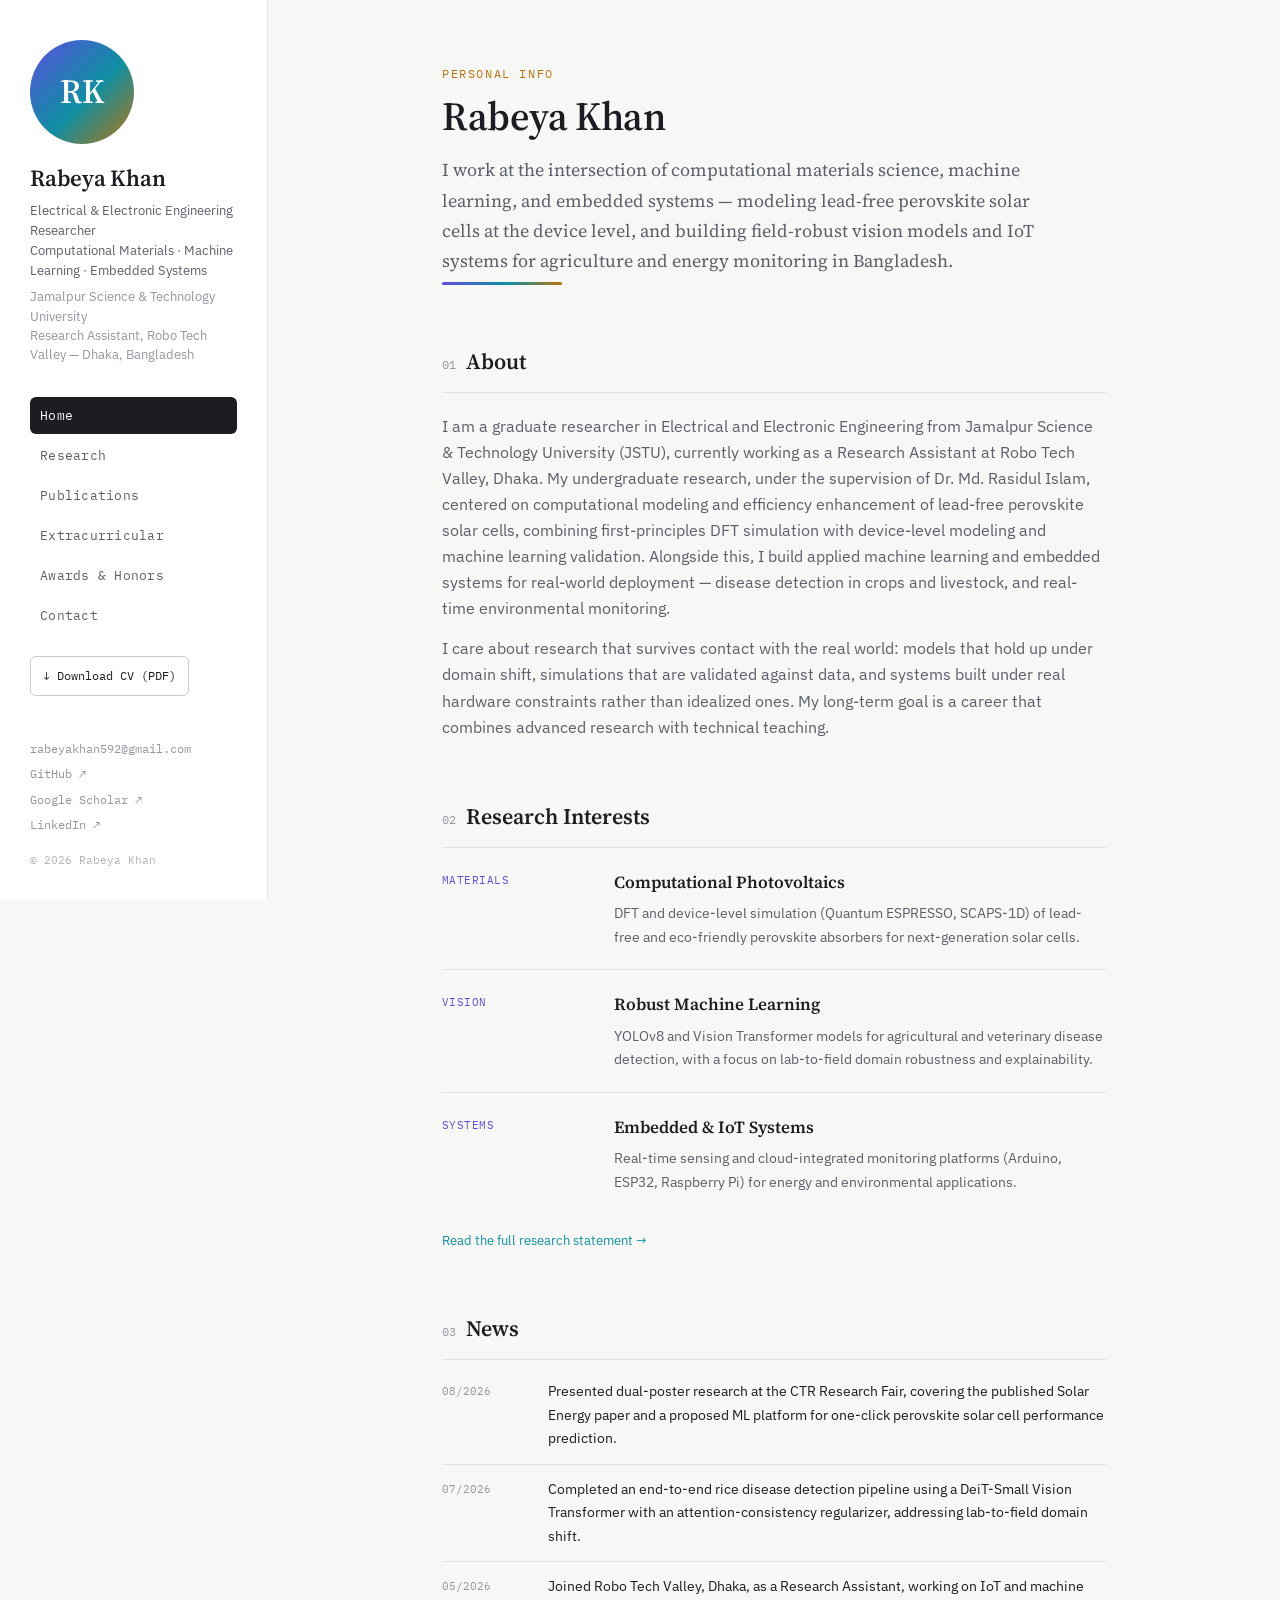
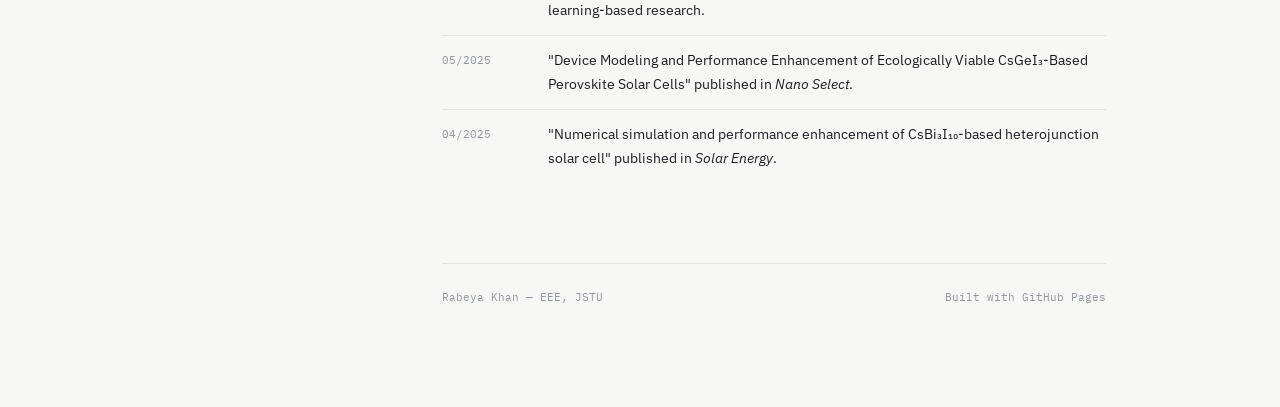
==== index.html @ 1ad7716c "Add files via upload" ====
<!DOCTYPE html>
<html lang="en">
<head>
<meta charset="UTF-8">
<meta name="viewport" content="width=device-width, initial-scale=1.0">
<title>Home — Rabeya Khan</title>
<meta name="description" content="Rabeya Khan — EEE researcher: perovskite photovoltaics, machine learning, embedded systems.">
<link rel="stylesheet" href="assets/style.css">
</head>
<body>
<div class="shell">
  <button class="sb-toggle" id="sbToggle">MENU</button>
  <aside class="sidebar" id="sidebar">
    <div class="avatar">RK</div>
    <div class="sb-name">Rabeya Khan</div>
    <div class="sb-title">Electrical &amp; Electronic Engineering Researcher<br>Computational Materials · Machine Learning · Embedded Systems</div>
    <div class="sb-affil">Jamalpur Science &amp; Technology University<br>Research Assistant, Robo Tech Valley — Dhaka, Bangladesh</div>
    <ul class="sb-nav">
      <li><a class="active" href="index.html">Home</a></li>
      <li><a class="" href="research.html">Research</a></li>
      <li><a class="" href="publications.html">Publications</a></li>
      <li><a class="" href="extracurricular.html">Extracurricular</a></li>
      <li><a class="" href="awards.html">Awards &amp; Honors</a></li>
      <li><a class="" href="contact.html">Contact</a></li>
    </ul>
    <a class="sb-cv" href="assets/Rabeya_Khan_CV.pdf" target="_blank" rel="noopener">↓ Download CV (PDF)</a>
    <div class="sb-links">
      <a href="mailto:rabeyakhan592@gmail.com">rabeyakhan592@gmail.com</a>
      <a href="https://github.com/" target="_blank" rel="noopener">GitHub ↗</a>
      <a href="#" target="_blank" rel="noopener">Google Scholar ↗</a>
      <a href="#" target="_blank" rel="noopener">LinkedIn ↗</a>
    </div>
    <div class="sb-foot">© <span id="year"></span> Rabeya Khan</div>
  </aside>
  <main>
    <div class="content">
      <p class="eyebrow">Personal Info</p>
      <h1 class="page-title">Rabeya Khan</h1>
      <p class="page-intro">I work at the intersection of computational materials science, machine learning, and embedded systems — modeling lead-free perovskite solar cells at the device level, and building field-robust vision models and IoT systems for agriculture and energy monitoring in Bangladesh.</p>
      <div class="spectral-rule" style="max-width:120px;"></div>

      <section class="block">
        <h2 class="block-title"><span class="num">01</span> About</h2>
        <p class="muted">I am a graduate researcher in Electrical and Electronic Engineering from Jamalpur Science &amp; Technology University (JSTU), currently working as a Research Assistant at Robo Tech Valley, Dhaka. My undergraduate research, under the supervision of Dr. Md. Rasidul Islam, centered on computational modeling and efficiency enhancement of lead-free perovskite solar cells, combining first-principles DFT simulation with device-level modeling and machine learning validation. Alongside this, I build applied machine learning and embedded systems for real-world deployment — disease detection in crops and livestock, and real-time environmental monitoring.</p>
        <p class="muted" style="margin-top:14px;">I care about research that survives contact with the real world: models that hold up under domain shift, simulations that are validated against data, and systems built under real hardware constraints rather than idealized ones. My long-term goal is a career that combines advanced research with technical teaching.</p>
      </section>

      <section class="block">
        <h2 class="block-title"><span class="num">02</span> Research Interests</h2>
        <div class="interest">
          <div class="itag">MATERIALS</div>
          <div><div class="ititle">Computational Photovoltaics</div><div class="idesc">DFT and device-level simulation (Quantum ESPRESSO, SCAPS-1D) of lead-free and eco-friendly perovskite absorbers for next-generation solar cells.</div></div>
        </div>
        <div class="interest">
          <div class="itag">VISION</div>
          <div><div class="ititle">Robust Machine Learning</div><div class="idesc">YOLOv8 and Vision Transformer models for agricultural and veterinary disease detection, with a focus on lab-to-field domain robustness and explainability.</div></div>
        </div>
        <div class="interest">
          <div class="itag">SYSTEMS</div>
          <div><div class="ititle">Embedded &amp; IoT Systems</div><div class="idesc">Real-time sensing and cloud-integrated monitoring platforms (Arduino, ESP32, Raspberry Pi) for energy and environmental applications.</div></div>
        </div>
        <p class="small muted" style="margin-top:16px;"><a href="research.html">Read the full research statement →</a></p>
      </section>

      <section class="block">
        <h2 class="block-title"><span class="num">03</span> News</h2>
        <div class="news-item"><div class="n-date">08/2026</div><div class="n-text">Presented dual-poster research at the CTR Research Fair, covering the published Solar Energy paper and a proposed ML platform for one-click perovskite solar cell performance prediction.</div></div>
        <div class="news-item"><div class="n-date">07/2026</div><div class="n-text">Completed an end-to-end rice disease detection pipeline using a DeiT-Small Vision Transformer with an attention-consistency regularizer, addressing lab-to-field domain shift.</div></div>
        <div class="news-item"><div class="n-date">05/2026</div><div class="n-text">Joined Robo Tech Valley, Dhaka, as a Research Assistant, working on IoT and machine learning-based research.</div></div>
        <div class="news-item"><div class="n-date">05/2025</div><div class="n-text">"Device Modeling and Performance Enhancement of Ecologically Viable CsGeI₃-Based Perovskite Solar Cells" published in <em>Nano Select</em>.</div></div>
        <div class="news-item"><div class="n-date">04/2025</div><div class="n-text">"Numerical simulation and performance enhancement of CsBi₃I₁₀-based heterojunction solar cell" published in <em>Solar Energy</em>.</div></div>
      </section>

      <footer class="page-footer">
        <span>Rabeya Khan — EEE, JSTU</span>
        <span>Built with GitHub Pages</span>
      </footer>
    </div>
  </main>
</div>
<script src="assets/main.js"></script>
</body>
</html>
---- assets/style.css ----
/* ============================================================
   Rabeya Khan — academic site
   Palette: cool paper white + charcoal ink + spectral accent
   (violet / teal / ochre — echoes solar absorption spectrum)
   Type: Source Serif 4 (display) + IBM Plex Sans (body) + IBM Plex Mono (labels)
   ============================================================ */

@import url('https://fonts.googleapis.com/css2?family=Source+Serif+4:ital,opsz,wght@0,8..60,400;0,8..60,500;0,8..60,600;0,8..60,700;1,8..60,400&family=IBM+Plex+Sans:wght@400;500;600&family=IBM+Plex+Mono:wght@400;500&display=swap');

:root{
  --paper:#F7F7F5;
  --paper-2:#FFFFFF;
  --ink:#1B1D22;
  --ink-dim:#5B5F6B;
  --ink-faint:#9296A1;
  --line:#E3E3DF;
  --line-strong:#CBCBC5;

  --violet:#5B4FE0;
  --teal:#0E8FA3;
  --ochre:#B9740F;

  --serif:'Source Serif 4', Georgia, serif;
  --sans:'IBM Plex Sans', system-ui, -apple-system, sans-serif;
  --mono:'IBM Plex Mono', ui-monospace, 'SF Mono', monospace;

  --sidebar-w: 268px;
}

*{ box-sizing:border-box; margin:0; padding:0; }
html{ scroll-behavior:smooth; }
body{
  background:var(--paper);
  color:var(--ink);
  font-family:var(--sans);
  font-size:15.5px;
  line-height:1.68;
  -webkit-font-smoothing:antialiased;
}
a{ color:var(--teal); text-decoration:none; }
a:hover{ text-decoration:underline; }
a:focus-visible, button:focus-visible{ outline:2px solid var(--ochre); outline-offset:3px; }
::selection{ background: var(--violet); color:#fff; }
img{ max-width:100%; display:block; }

/* ---------------- layout shell ---------------- */
.shell{ display:flex; min-height:100vh; }

/* ---------------- sidebar ---------------- */
.sidebar{
  width:var(--sidebar-w); flex-shrink:0;
  border-right:1px solid var(--line);
  padding:40px 30px 30px;
  position:sticky; top:0; height:100vh; overflow-y:auto;
  display:flex; flex-direction:column;
  background:var(--paper-2);
}
.avatar{
  width:104px; height:104px; border-radius:50%;
  background:linear-gradient(135deg, var(--violet), var(--teal) 55%, var(--ochre));
  display:flex; align-items:center; justify-content:center;
  font-family:var(--serif); font-weight:600; font-size:34px; color:#fff;
  margin-bottom:20px;
}
.sb-name{ font-family:var(--serif); font-weight:600; font-size:23px; letter-spacing:-.01em; line-height:1.25; }
.sb-title{ font-size:13px; color:var(--ink-dim); margin-top:8px; line-height:1.55; }
.sb-affil{ font-size:12.5px; color:var(--ink-faint); margin-top:6px; line-height:1.55; }

.sb-nav{ margin-top:32px; list-style:none; display:flex; flex-direction:column; gap:3px; }
.sb-nav a{
  display:block; padding:8px 10px; border-radius:6px;
  font-family:var(--mono); font-size:12.5px; letter-spacing:.02em;
  color:var(--ink-dim); text-decoration:none;
}
.sb-nav a:hover{ background:var(--paper); color:var(--ink); }
.sb-nav a.active{ background:var(--ink); color:var(--paper-2); }

.sb-cv{
  margin-top:22px; display:inline-flex; align-items:center; gap:8px;
  font-family:var(--mono); font-size:12px; padding:9px 12px;
  border:1px solid var(--line-strong); border-radius:6px; color:var(--ink);
  text-decoration:none; width:fit-content;
}
.sb-cv:hover{ border-color:var(--ink); text-decoration:none; background:var(--paper); }

.sb-links{ margin-top:auto; padding-top:24px; display:flex; flex-direction:column; gap:6px; }
.sb-links a{ font-family:var(--mono); font-size:11.5px; color:var(--ink-faint); }
.sb-links a:hover{ color:var(--teal); }
.sb-foot{ font-family:var(--mono); font-size:10.5px; color:var(--ink-faint); margin-top:18px; opacity:.7; }

.sb-toggle{
  display:none; position:fixed; top:14px; right:16px; z-index:60;
  background:var(--ink); color:var(--paper-2); border:none; border-radius:6px;
  font-family:var(--mono); font-size:12px; padding:9px 12px;
}

/* ---------------- main content ---------------- */
main{ flex:1; min-width:0; }
.content{ max-width:760px; margin:0 auto; padding:64px 48px 100px; }

.eyebrow{
  font-family:var(--mono); font-size:11.5px; letter-spacing:.14em; text-transform:uppercase;
  color:var(--ochre); margin-bottom:10px;
}
h1.page-title{
  font-family:var(--serif); font-weight:600; font-size:clamp(30px,4vw,40px);
  letter-spacing:-.01em; line-height:1.15;
}
p.page-intro{
  font-family:var(--serif); font-size:18px; color:var(--ink-dim); margin-top:16px; max-width:620px;
}

section.block{ margin-top:58px; }
h2.block-title{
  font-family:var(--serif); font-weight:600; font-size:22px; margin-bottom:20px;
  padding-bottom:12px; border-bottom:1px solid var(--line);
  display:flex; align-items:baseline; gap:10px;
}
h2.block-title .num{ font-family:var(--mono); font-size:12px; color:var(--ink-faint); font-weight:400; }

h3.sub-title{ font-family:var(--serif); font-weight:600; font-size:17px; margin-bottom:6px; }

.muted{ color:var(--ink-dim); }
.small{ font-size:13px; }

/* research interest cards */
.interest{
  display:grid; grid-template-columns:150px 1fr; gap:22px; padding:20px 0;
  border-top:1px solid var(--line);
}
.interest:first-of-type{ border-top:none; padding-top:0; }
.interest .itag{ font-family:var(--mono); font-size:11px; color:var(--violet); letter-spacing:.04em; padding-top:3px; }
.interest .ititle{ font-family:var(--serif); font-weight:600; font-size:17px; }
.interest .idesc{ font-size:14px; color:var(--ink-dim); margin-top:6px; }
@media(max-width:600px){ .interest{ grid-template-columns:1fr; gap:6px; } }

/* generic entry (education / experience / teaching) */
.entry{ padding:20px 0; border-top:1px solid var(--line); }
.entry:first-of-type{ border-top:none; padding-top:0; }
.entry-top{ display:flex; justify-content:space-between; gap:14px; flex-wrap:wrap; align-items:baseline; }
.entry-title{ font-family:var(--serif); font-weight:600; font-size:16.5px; }
.entry-org{ font-size:13.5px; color:var(--teal); margin-top:3px; }
.entry-date{ font-family:var(--mono); font-size:11px; color:var(--ink-faint); white-space:nowrap; }
.entry-desc{ font-size:14px; color:var(--ink-dim); margin-top:10px; }
.entry-desc li{ margin-left:18px; margin-top:4px; }

/* publications */
.pub{ padding:22px 0; border-top:1px solid var(--line); display:grid; grid-template-columns:34px 1fr; gap:16px; }
.pub:first-of-type{ border-top:none; padding-top:0; }
.pub .pnum{ font-family:var(--mono); font-size:13px; color:var(--ink-faint); padding-top:2px; }
.pub .ptitle{ font-family:var(--serif); font-weight:600; font-size:16.5px; line-height:1.4; }
.pub .pauthors{ font-size:13.5px; color:var(--ink-dim); margin-top:8px; }
.pub .pauthors .me{ color:var(--ink); font-weight:600; }
.pub .pvenue{ font-size:12.5px; color:var(--ink-faint); margin-top:6px; font-style:italic; }
.pub .plinks{ margin-top:8px; font-family:var(--mono); font-size:11.5px; }
@media(max-width:600px){ .pub{ grid-template-columns:1fr; } .pub .pnum{ display:none; } }

/* project cards */
.pgrid{ display:grid; grid-template-columns:1fr 1fr; gap:18px; }
@media(max-width:680px){ .pgrid{ grid-template-columns:1fr; } }
.pcard{ border:1px solid var(--line); border-radius:8px; padding:20px; background:var(--paper-2); }
.pcard .pc-date{ font-family:var(--mono); font-size:10.5px; color:var(--ink-faint); }
.pcard .pc-title{ font-family:var(--serif); font-weight:600; font-size:15.5px; margin-top:8px; }
.pcard .pc-desc{ font-size:13px; color:var(--ink-dim); margin-top:8px; }
.pcard .pc-role{ display:inline-block; margin-top:10px; font-family:var(--mono); font-size:10.5px; padding:3px 8px; border:1px solid var(--line-strong); border-radius:100px; color:var(--ink-dim); }

/* news / timeline (home) */
.news-item{ display:grid; grid-template-columns:90px 1fr; gap:16px; padding:13px 0; border-top:1px solid var(--line); }
.news-item:first-of-type{ border-top:none; padding-top:0; }
.news-item .n-date{ font-family:var(--mono); font-size:11px; color:var(--ink-faint); padding-top:2px; }
.news-item .n-text{ font-size:14px; }

/* awards list */
.award-list{ list-style:none; }
.award-list li{ display:flex; justify-content:space-between; gap:14px; padding:12px 0; border-top:1px solid var(--line); font-size:14px; }
.award-list li:first-child{ border-top:none; }
.award-list .a-org{ color:var(--ink-faint); font-size:12px; margin-top:2px; }
.award-list .a-year{ font-family:var(--mono); font-size:11.5px; color:var(--ink-faint); white-space:nowrap; }

/* tags / chips */
.chips{ display:flex; flex-wrap:wrap; gap:8px; margin-top:8px; }
.chip{ font-family:var(--mono); font-size:11.5px; padding:5px 11px; border:1px solid var(--line-strong); border-radius:100px; color:var(--ink-dim); }

/* contact */
.contact-grid{ display:grid; grid-template-columns:1fr 1fr; gap:24px; margin-top:30px; }
@media(max-width:600px){ .contact-grid{ grid-template-columns:1fr; } }
.contact-card{ border:1px solid var(--line); border-radius:8px; padding:22px; }
.contact-card .c-label{ font-family:var(--mono); font-size:11px; color:var(--ink-faint); text-transform:uppercase; letter-spacing:.06em; }
.contact-card .c-value{ font-family:var(--serif); font-size:17px; margin-top:8px; }

/* footer accent rule (spectral) */
.spectral-rule{ height:3px; border-radius:2px; margin:6px 0 0; background:linear-gradient(90deg, var(--violet), var(--teal) 55%, var(--ochre)); }

footer.page-footer{ margin-top:80px; padding-top:24px; border-top:1px solid var(--line); font-family:var(--mono); font-size:11px; color:var(--ink-faint); display:flex; justify-content:space-between; flex-wrap:wrap; gap:10px; }

@media(max-width:860px){
  .sidebar{ position:fixed; left:0; top:0; z-index:55; transform:translateX(-100%); transition:transform .25s ease; box-shadow:0 0 40px rgba(0,0,0,.15); }
  .sidebar.open{ transform:translateX(0); }
  .sb-toggle{ display:inline-block; }
  .content{ padding:76px 24px 80px; }
}
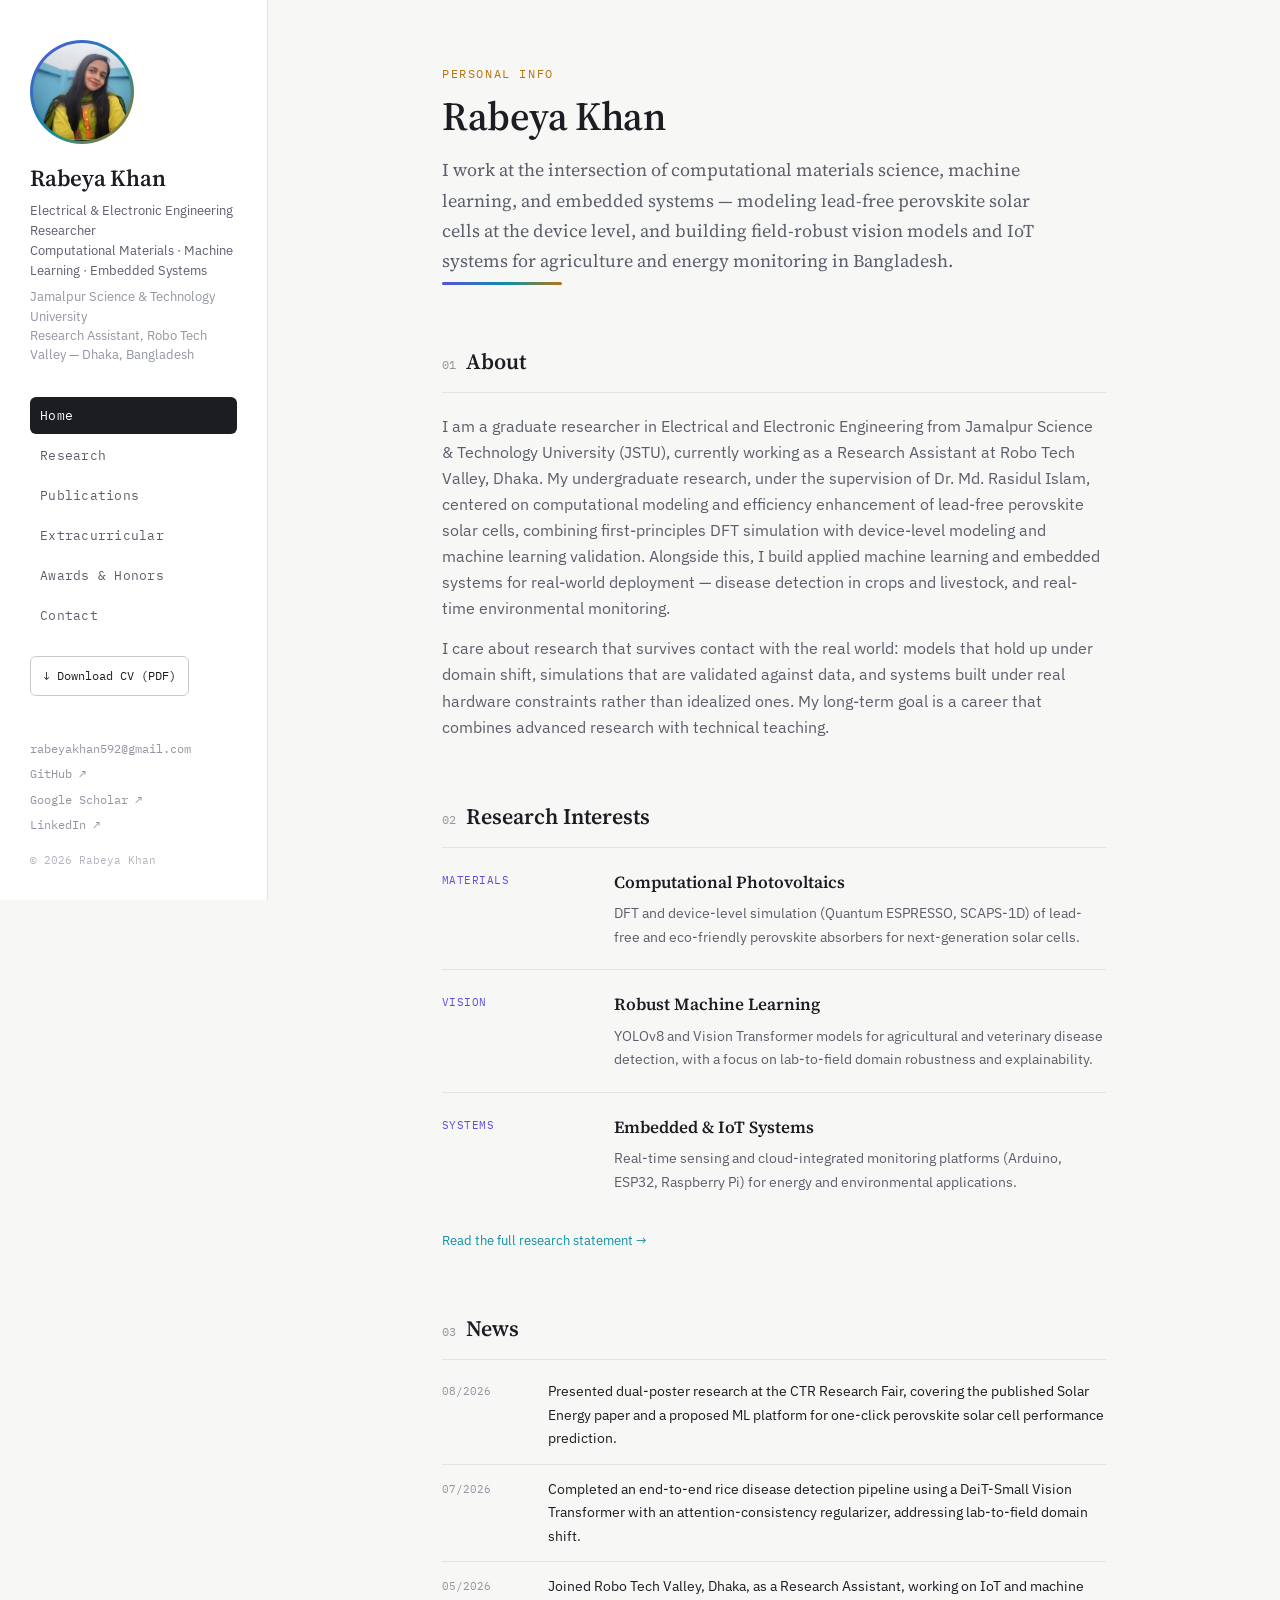
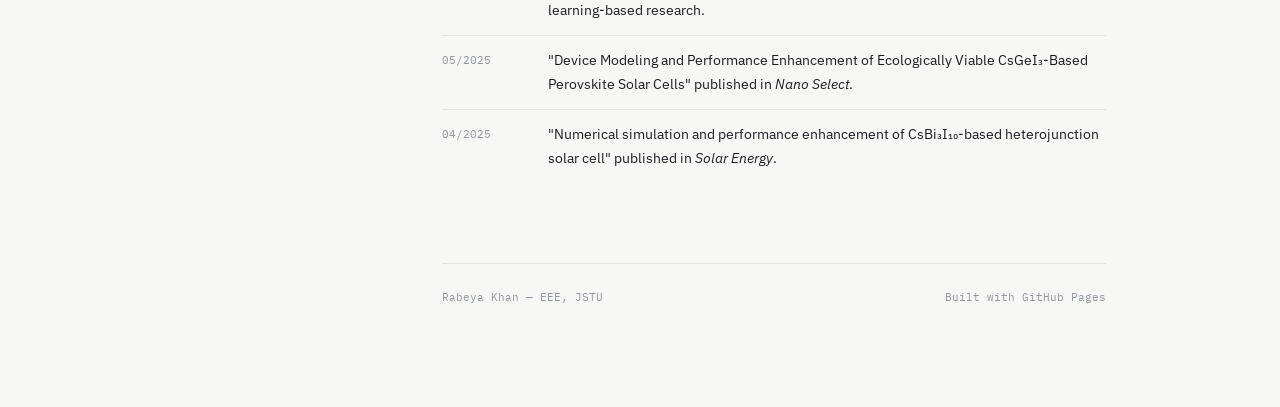
==== commit e98ee737: "Add files via upload" ====
--- a/index.html
+++ b/index.html
@@ -11,7 +11,7 @@
 <div class="shell">
   <button class="sb-toggle" id="sbToggle">MENU</button>
   <aside class="sidebar" id="sidebar">
-    <div class="avatar">RK</div>
+    <div class="avatar"><img src="assets/profile.jpg" alt="Rabeya Khan"></div>
     <div class="sb-name">Rabeya Khan</div>
     <div class="sb-title">Electrical &amp; Electronic Engineering Researcher<br>Computational Materials · Machine Learning · Embedded Systems</div>
     <div class="sb-affil">Jamalpur Science &amp; Technology University<br>Research Assistant, Robo Tech Valley — Dhaka, Bangladesh</div>
--- a/assets/style.css
+++ b/assets/style.css
@@ -61,6 +61,44 @@
   display:flex; align-items:center; justify-content:center;
   font-family:var(--serif); font-weight:600; font-size:34px; color:#fff;
   margin-bottom:20px;
+  padding:3px;
+  overflow:hidden;
+}
+.avatar img{
+  width:100%; height:100%; border-radius:50%;
+  object-fit:cover; display:block;
+}
+
+/* ---------------- certificate / awards gallery ---------------- */
+.gallery-group{ margin-bottom:30px; }
+.gallery-group:last-child{ margin-bottom:0; }
+.gallery-group h4{
+  font-family:var(--mono); font-size:11px; letter-spacing:.06em; text-transform:uppercase;
+  color:var(--ink-faint); margin-bottom:14px;
+}
+.gallery{ display:grid; grid-template-columns:1fr 1fr 1fr; gap:16px; }
+@media(max-width:760px){ .gallery{ grid-template-columns:1fr 1fr; } }
+@media(max-width:460px){ .gallery{ grid-template-columns:1fr; } }
+.gallery-item{
+  border:1px solid var(--line); border-radius:8px; overflow:hidden; background:var(--paper-2);
+  cursor:zoom-in; transition:border-color .2s ease, transform .2s ease;
+}
+.gallery-item:hover{ border-color:var(--violet); transform:translateY(-2px); }
+.gallery-item img{ width:100%; aspect-ratio:4/3; object-fit:cover; object-position:top; display:block; }
+.gallery-item .g-cap{ padding:10px 12px; font-size:12.5px; color:var(--ink-dim); line-height:1.45; }
+.gallery-item .g-cap .g-year{ font-family:var(--mono); font-size:10.5px; color:var(--ink-faint); display:block; margin-top:3px; }
+
+/* lightbox */
+.lightbox{
+  position:fixed; inset:0; background:rgba(20,20,22,.92); z-index:100;
+  display:none; align-items:center; justify-content:center; padding:40px 20px;
+  cursor:zoom-out;
+}
+.lightbox.open{ display:flex; }
+.lightbox img{ max-width:100%; max-height:88vh; border-radius:6px; box-shadow:0 20px 60px rgba(0,0,0,.5); }
+.lightbox-close{
+  position:absolute; top:20px; right:24px; color:#fff; font-family:var(--mono); font-size:13px;
+  background:rgba(255,255,255,.1); border:1px solid rgba(255,255,255,.25); border-radius:6px; padding:8px 14px;
 }
 .sb-name{ font-family:var(--serif); font-weight:600; font-size:23px; letter-spacing:-.01em; line-height:1.25; }
 .sb-title{ font-size:13px; color:var(--ink-dim); margin-top:8px; line-height:1.55; }
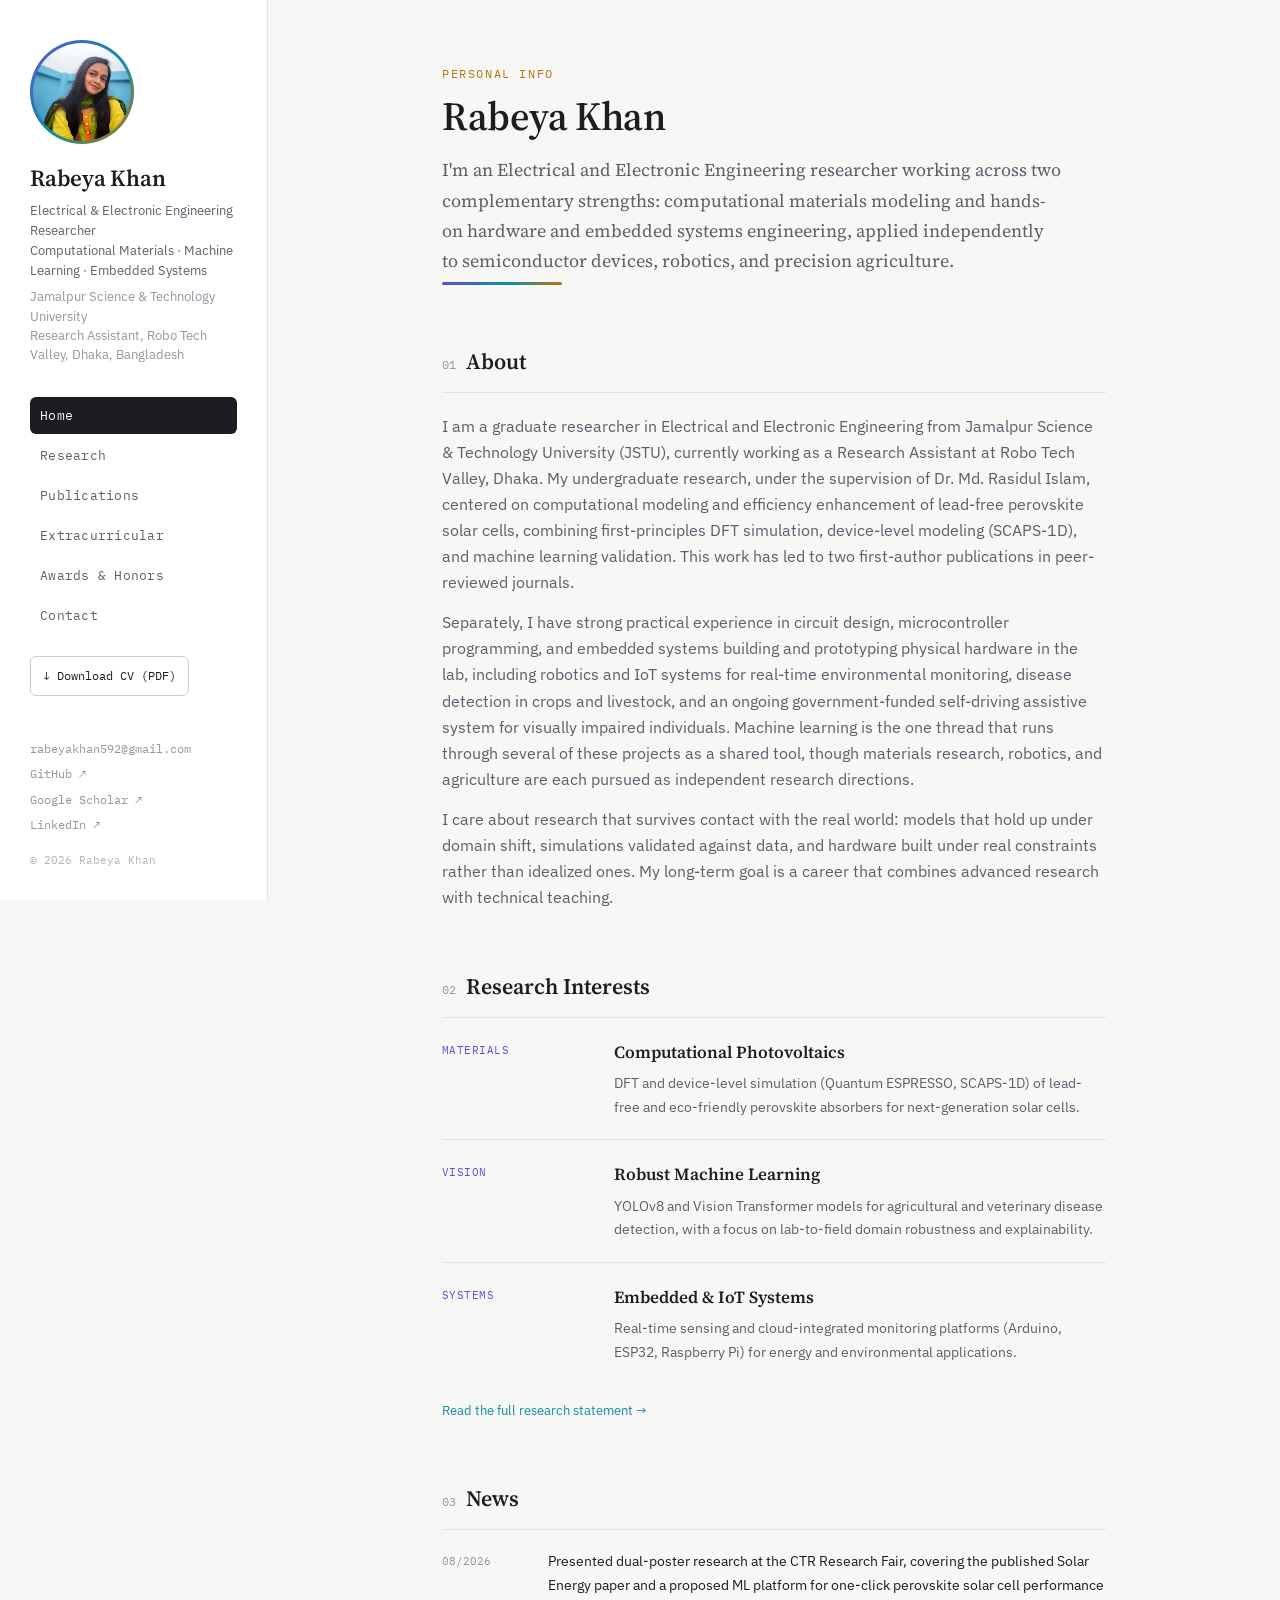
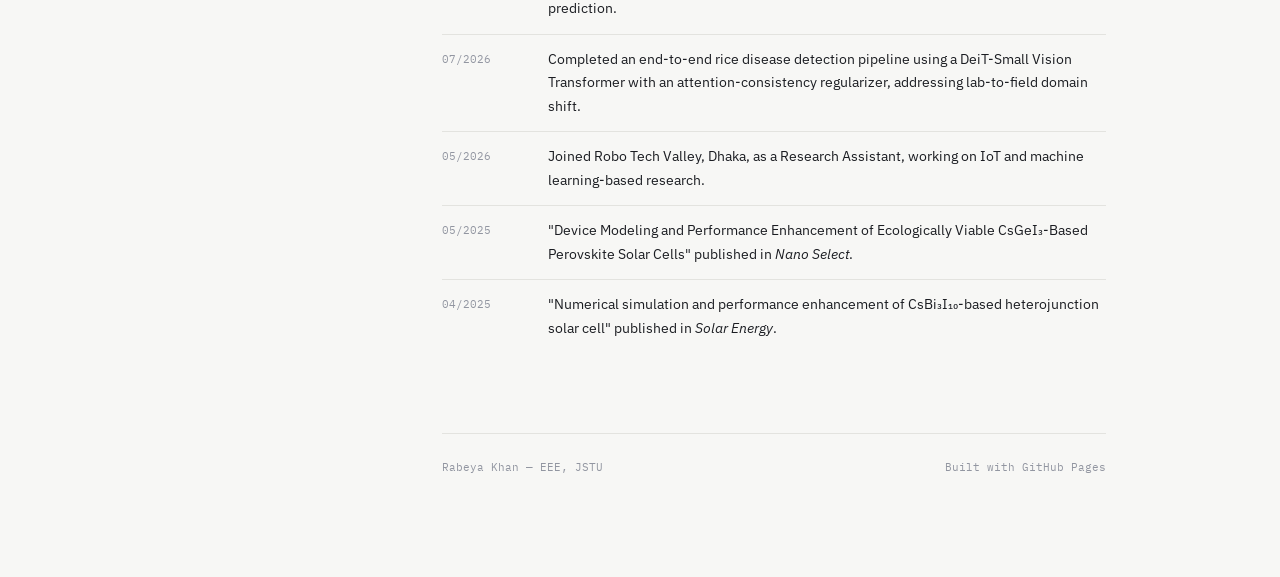
==== commit 690ce4da: "Update index.html" ====
--- a/index.html
+++ b/index.html
@@ -4,7 +4,7 @@
 <meta charset="UTF-8">
 <meta name="viewport" content="width=device-width, initial-scale=1.0">
 <title>Home — Rabeya Khan</title>
-<meta name="description" content="Rabeya Khan — EEE researcher: perovskite photovoltaics, machine learning, embedded systems.">
+<meta name="description" content="Rabeya Khan, EEE researcher: perovskite photovoltaics, machine learning, embedded systems.">
 <link rel="stylesheet" href="assets/style.css">
 </head>
 <body>
@@ -14,7 +14,7 @@
     <div class="avatar"><img src="assets/profile.jpg" alt="Rabeya Khan"></div>
     <div class="sb-name">Rabeya Khan</div>
     <div class="sb-title">Electrical &amp; Electronic Engineering Researcher<br>Computational Materials · Machine Learning · Embedded Systems</div>
-    <div class="sb-affil">Jamalpur Science &amp; Technology University<br>Research Assistant, Robo Tech Valley — Dhaka, Bangladesh</div>
+    <div class="sb-affil">Jamalpur Science &amp; Technology University<br>Research Assistant, Robo Tech Valley, Dhaka, Bangladesh</div>
     <ul class="sb-nav">
       <li><a class="active" href="index.html">Home</a></li>
       <li><a class="" href="research.html">Research</a></li>
@@ -36,13 +36,14 @@
     <div class="content">
       <p class="eyebrow">Personal Info</p>
       <h1 class="page-title">Rabeya Khan</h1>
-      <p class="page-intro">I work at the intersection of computational materials science, machine learning, and embedded systems — modeling lead-free perovskite solar cells at the device level, and building field-robust vision models and IoT systems for agriculture and energy monitoring in Bangladesh.</p>
+      <p class="page-intro">I'm an Electrical and Electronic Engineering researcher working across two complementary strengths: computational materials modeling and hands-on hardware and embedded systems engineering, applied independently to semiconductor devices, robotics, and precision agriculture.</p>
       <div class="spectral-rule" style="max-width:120px;"></div>
 
       <section class="block">
         <h2 class="block-title"><span class="num">01</span> About</h2>
-        <p class="muted">I am a graduate researcher in Electrical and Electronic Engineering from Jamalpur Science &amp; Technology University (JSTU), currently working as a Research Assistant at Robo Tech Valley, Dhaka. My undergraduate research, under the supervision of Dr. Md. Rasidul Islam, centered on computational modeling and efficiency enhancement of lead-free perovskite solar cells, combining first-principles DFT simulation with device-level modeling and machine learning validation. Alongside this, I build applied machine learning and embedded systems for real-world deployment — disease detection in crops and livestock, and real-time environmental monitoring.</p>
-        <p class="muted" style="margin-top:14px;">I care about research that survives contact with the real world: models that hold up under domain shift, simulations that are validated against data, and systems built under real hardware constraints rather than idealized ones. My long-term goal is a career that combines advanced research with technical teaching.</p>
+        <p class="muted">I am a graduate researcher in Electrical and Electronic Engineering from Jamalpur Science &amp; Technology University (JSTU), currently working as a Research Assistant at Robo Tech Valley, Dhaka. My undergraduate research, under the supervision of Dr. Md. Rasidul Islam, centered on computational modeling and efficiency enhancement of lead-free perovskite solar cells, combining first-principles DFT simulation, device-level modeling (SCAPS-1D), and machine learning validation. This work has led to two first-author publications in peer-reviewed journals.</p>
+        <p class="muted" style="margin-top:14px;">Separately, I have strong practical experience in circuit design, microcontroller programming, and embedded systems building and prototyping physical hardware in the lab, including robotics and IoT systems for real-time environmental monitoring, disease detection in crops and livestock, and an ongoing government-funded self-driving assistive system for visually impaired individuals. Machine learning is the one thread that runs through several of these projects as a shared tool, though materials research, robotics, and agriculture are each pursued as independent research directions.</p>
+        <p class="muted" style="margin-top:14px;">I care about research that survives contact with the real world: models that hold up under domain shift, simulations validated against data, and hardware built under real constraints rather than idealized ones. My long-term goal is a career that combines advanced research with technical teaching.</p>
       </section>
 
       <section class="block">
--- a/assets/style.css
+++ b/assets/style.css
@@ -56,7 +56,7 @@
   background:var(--paper-2);
 }
 .avatar{
-  width:104px; height:104px; border-radius:50%;
+  width:104px; height:104px; min-width:104px; min-height:104px; flex-shrink:0; border-radius:50%;
   background:linear-gradient(135deg, var(--violet), var(--teal) 55%, var(--ochre));
   display:flex; align-items:center; justify-content:center;
   font-family:var(--serif); font-weight:600; font-size:34px; color:#fff;
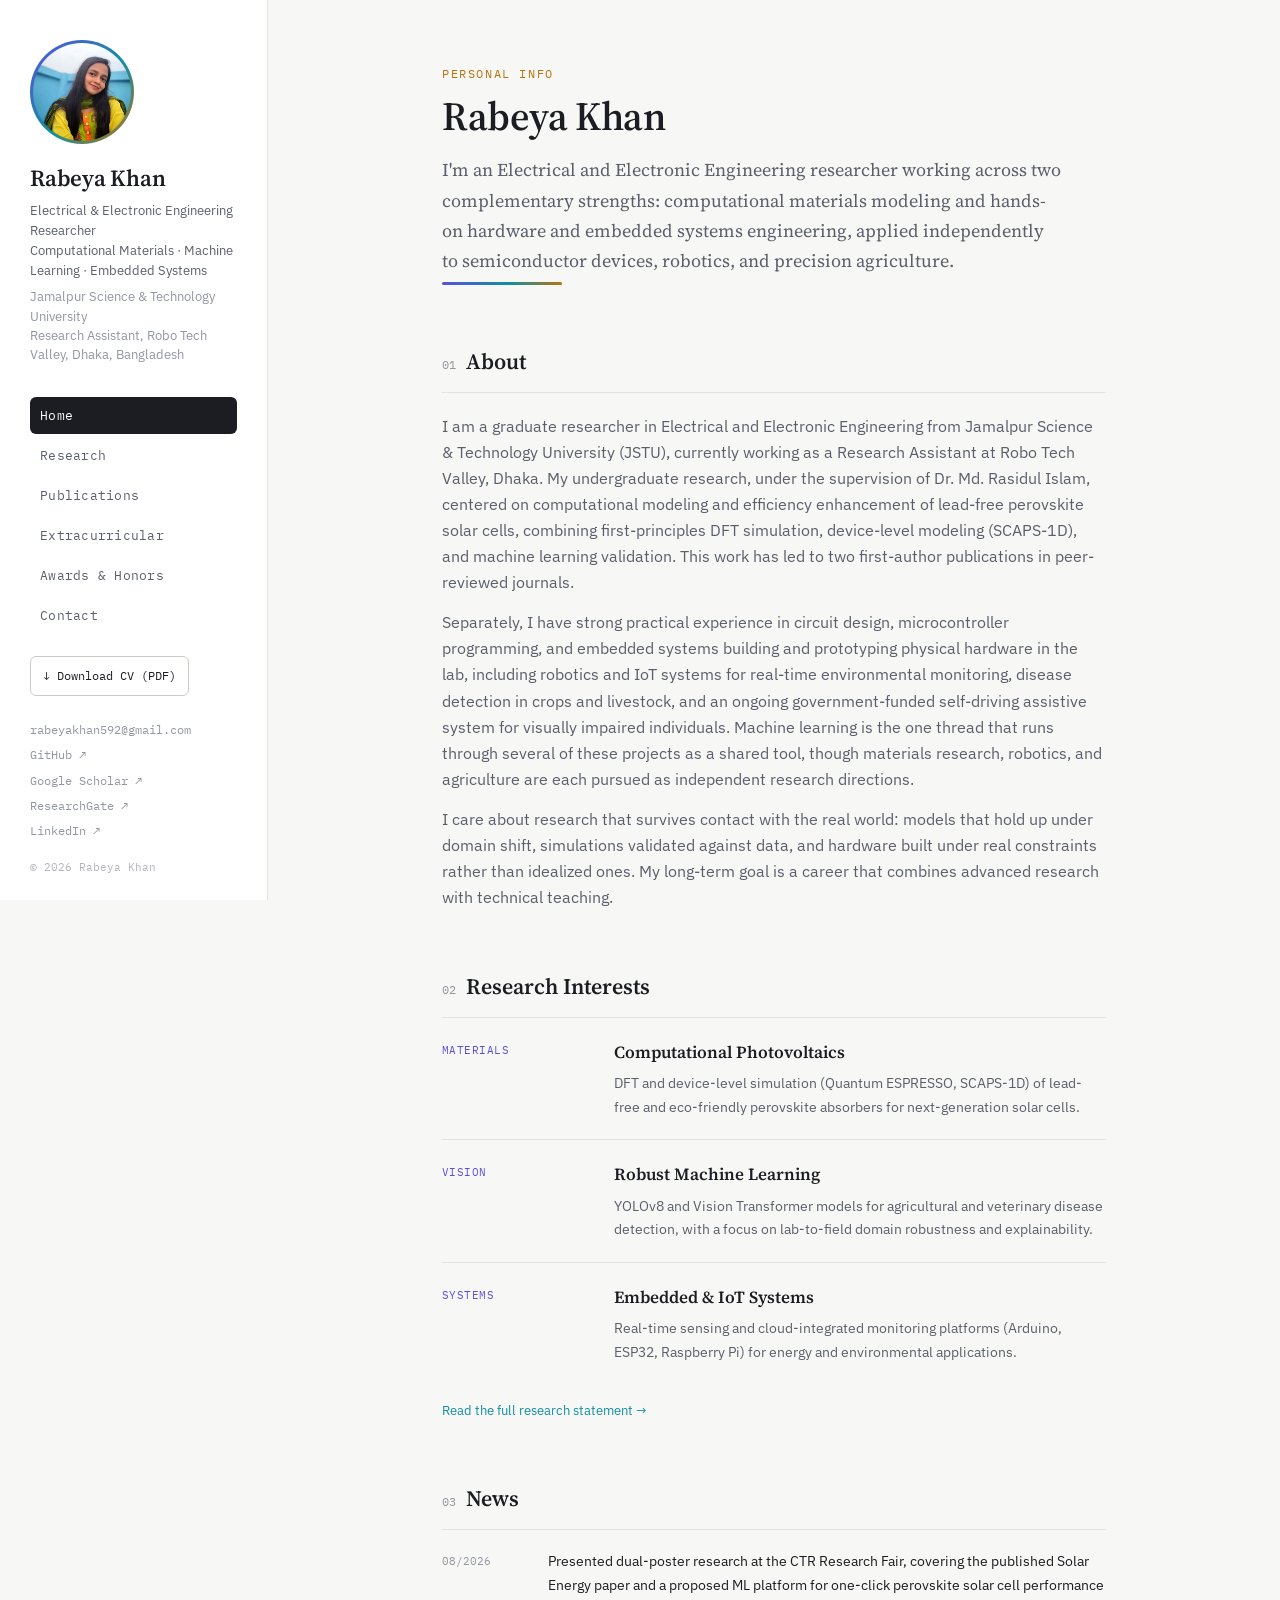
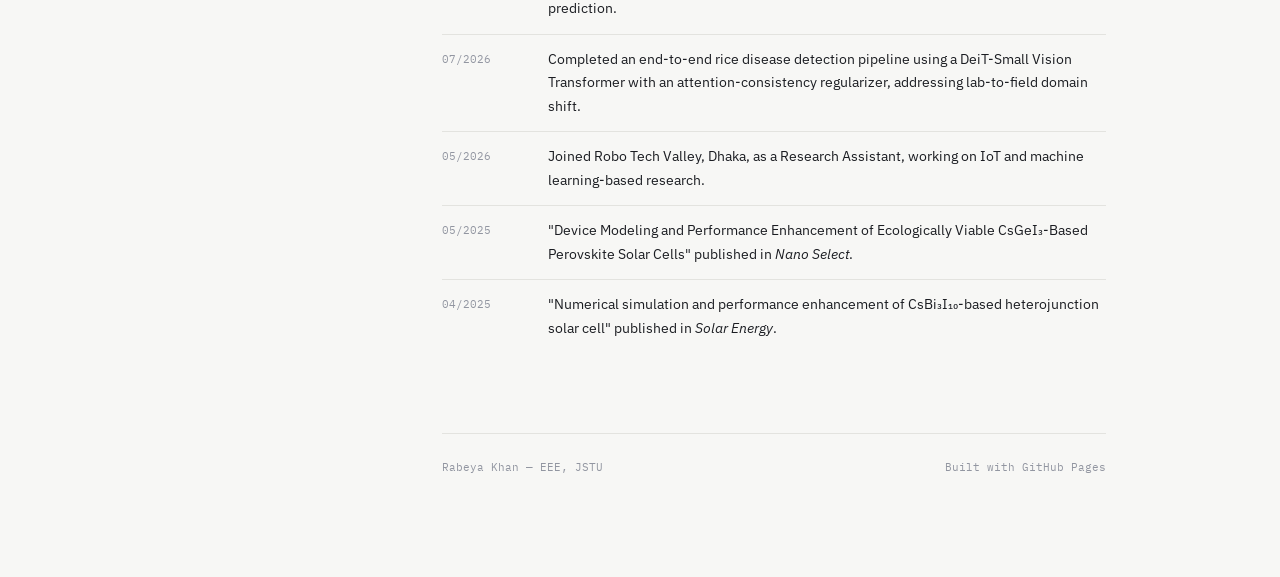
==== commit 0451b103: "Update index.html" ====
--- a/index.html
+++ b/index.html
@@ -25,10 +25,11 @@
     </ul>
     <a class="sb-cv" href="assets/Rabeya_Khan_CV.pdf" target="_blank" rel="noopener">↓ Download CV (PDF)</a>
     <div class="sb-links">
-      <a href="mailto:rabeyakhan592@gmail.com">rabeyakhan592@gmail.com</a>
-      <a href="https://github.com/" target="_blank" rel="noopener">GitHub ↗</a>
-      <a href="#" target="_blank" rel="noopener">Google Scholar ↗</a>
-      <a href="#" target="_blank" rel="noopener">LinkedIn ↗</a>
+            <a href="mailto:rabeyakhan592@gmail.com">rabeyakhan592@gmail.com</a>
+      <a href="https://github.com/rabeyakhan592-tech" target="_blank" rel="noopener">GitHub ↗</a>
+      <a href="https://scholar.google.com/citations?user=xmuNgY55KFgC&hl=en" target="_blank" rel="noopener">Google Scholar ↗</a>
+      <a href="https://www.researchgate.net/profile/Rabeya-Khan-6" target="_blank" rel="noopener">ResearchGate ↗</a>
+      <a href="https://www.linkedin.com/in/rabeya-khan-4312261b6" target="_blank" rel="noopener">LinkedIn ↗</a>
     </div>
     <div class="sb-foot">© <span id="year"></span> Rabeya Khan</div>
   </aside>
